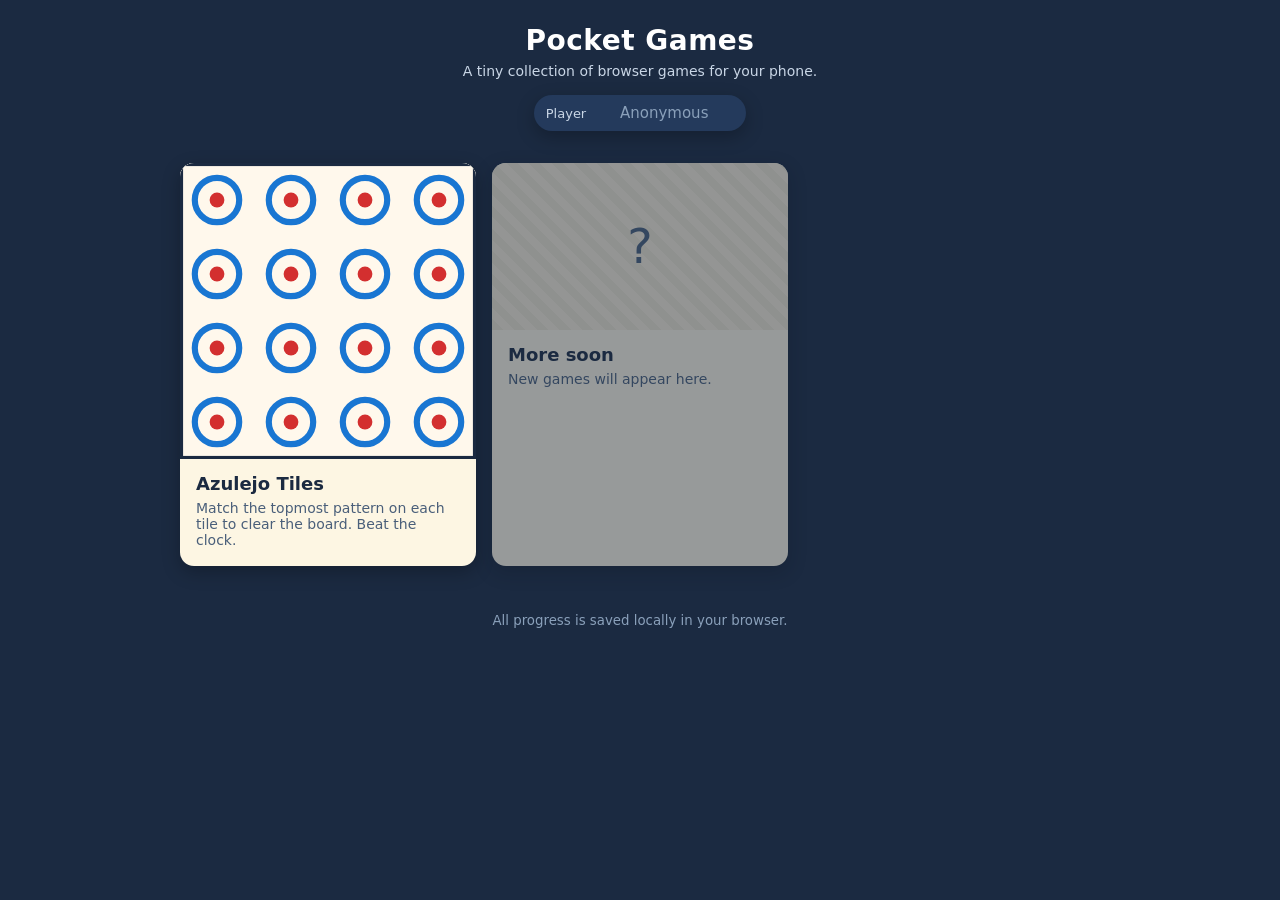
==== index.html @ 01f188e5 "Add Pocket Games static site with Azulejo Tiles - Mobile-first index page listing games with shared " ====
<!DOCTYPE html>
<html lang="en">
<head>
  <meta charset="UTF-8" />
  <meta name="viewport" content="width=device-width, initial-scale=1, viewport-fit=cover" />
  <meta name="theme-color" content="#1b2a41" />
  <title>Pocket Games</title>
  <link rel="stylesheet" href="./styles.css" />
</head>
<body>
  <header class="site-header">
    <h1>Pocket Games</h1>
    <p class="tagline">A tiny collection of browser games for your phone.</p>
    <div class="player-bar">
      <label for="player-name">Player</label>
      <input id="player-name" type="text" autocomplete="off" maxlength="20" placeholder="Anonymous" />
    </div>
  </header>

  <main class="game-grid">
    <a class="game-card" href="./games/tiles/">
      <div class="game-thumb" aria-hidden="true">
        <svg viewBox="0 0 120 120" xmlns="http://www.w3.org/2000/svg">
          <defs>
            <pattern id="thumb-grid" width="30" height="30" patternUnits="userSpaceOnUse">
              <rect width="30" height="30" fill="#fff8ec"/>
              <circle cx="15" cy="15" r="9" fill="none" stroke="#1976d2" stroke-width="2.5"/>
              <circle cx="15" cy="15" r="3" fill="#d32f2f"/>
            </pattern>
          </defs>
          <rect width="120" height="120" fill="url(#thumb-grid)"/>
          <rect x="0.5" y="0.5" width="119" height="119" fill="none" stroke="#1b2a41" stroke-width="1.5"/>
        </svg>
      </div>
      <div class="game-meta">
        <h2>Azulejo Tiles</h2>
        <p>Match the topmost pattern on each tile to clear the board. Beat the clock.</p>
      </div>
    </a>

    <div class="game-card coming-soon" aria-disabled="true">
      <div class="game-thumb placeholder" aria-hidden="true">?</div>
      <div class="game-meta">
        <h2>More soon</h2>
        <p>New games will appear here.</p>
      </div>
    </div>
  </main>

  <footer class="site-footer">
    <small>All progress is saved locally in your browser.</small>
  </footer>

  <script>
    // Shared: player name persisted across the site.
    const KEY = 'pocketgames.playerName';
    const input = document.getElementById('player-name');
    input.value = localStorage.getItem(KEY) || '';
    input.addEventListener('change', () => {
      localStorage.setItem(KEY, input.value.trim());
    });
    input.addEventListener('blur', () => {
      localStorage.setItem(KEY, input.value.trim());
    });
  </script>
</body>
</html>
---- styles.css ----
:root {
  --bg: #1b2a41;
  --bg-elev: #243a5c;
  --bg-card: #fdf6e3;
  --ink: #1b2a41;
  --ink-soft: #4a5f7a;
  --accent: #f6b352;
  --accent-strong: #e08a2b;
  --good: #2e7d32;
  --bad: #c0392b;
  --radius: 14px;
  --shadow: 0 6px 18px rgba(0, 0, 0, 0.25);
  --font: system-ui, -apple-system, "Segoe UI", Roboto, Helvetica, Arial, sans-serif;
}

* { box-sizing: border-box; }

html, body {
  margin: 0;
  padding: 0;
  background: var(--bg);
  color: #fff;
  font-family: var(--font);
  min-height: 100%;
  -webkit-text-size-adjust: 100%;
}

body {
  padding: env(safe-area-inset-top) env(safe-area-inset-right) env(safe-area-inset-bottom) env(safe-area-inset-left);
}

a { color: inherit; text-decoration: none; }

.site-header {
  padding: 24px 20px 12px;
  text-align: center;
}

.site-header h1 {
  margin: 0;
  font-size: 28px;
  letter-spacing: 0.5px;
}

.tagline {
  margin: 6px 0 16px;
  color: #c9d6e6;
  font-size: 14px;
}

.player-bar {
  display: inline-flex;
  align-items: center;
  gap: 8px;
  background: var(--bg-elev);
  padding: 8px 12px;
  border-radius: 999px;
  box-shadow: var(--shadow);
}

.player-bar label {
  font-size: 13px;
  color: #c9d6e6;
}

.player-bar input {
  background: transparent;
  border: none;
  color: #fff;
  font: inherit;
  font-size: 15px;
  outline: none;
  width: 140px;
  text-align: center;
}

.player-bar input::placeholder { color: #8aa0ba; }

.game-grid {
  display: grid;
  grid-template-columns: repeat(auto-fill, minmax(260px, 1fr));
  gap: 16px;
  padding: 20px;
  max-width: 960px;
  margin: 0 auto;
}

.game-card {
  display: flex;
  flex-direction: column;
  background: var(--bg-card);
  color: var(--ink);
  border-radius: var(--radius);
  overflow: hidden;
  box-shadow: var(--shadow);
  transition: transform 0.15s ease;
}

.game-card:active { transform: scale(0.98); }

.game-thumb {
  aspect-ratio: 16 / 9;
  background: #fff8ec;
  display: grid;
  place-items: center;
}

.game-thumb svg { width: 100%; height: 100%; display: block; }

.game-thumb.placeholder {
  font-size: 48px;
  color: var(--ink-soft);
  background: repeating-linear-gradient(45deg, #efe6cf, #efe6cf 8px, #f7eed8 8px, #f7eed8 16px);
}

.game-meta {
  padding: 14px 16px 18px;
}

.game-meta h2 { margin: 0 0 6px; font-size: 18px; }
.game-meta p { margin: 0; font-size: 14px; color: var(--ink-soft); }

.game-card.coming-soon { opacity: 0.55; }

.site-footer {
  text-align: center;
  padding: 24px 20px 36px;
  color: #8aa0ba;
}

@media (max-width: 480px) {
  .game-grid { grid-template-columns: 1fr; padding: 16px; }
  .site-header { padding: 18px 16px 8px; }
  .site-header h1 { font-size: 24px; }
}
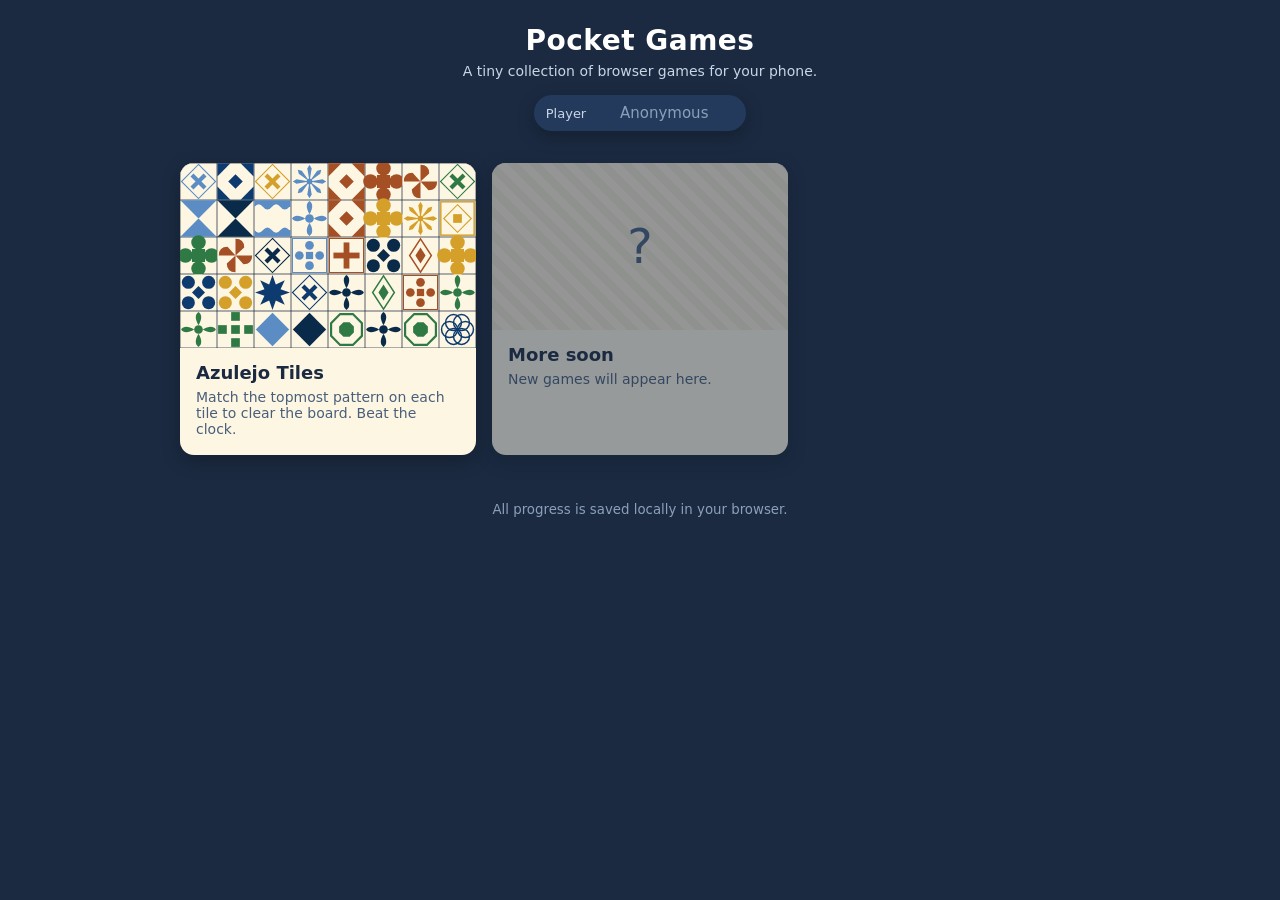
==== commit 3e1ae35e: "Render the index Tiles thumbnail from the live pattern catalog Replaces the static placeholder SVG w" ====
--- a/index.html
+++ b/index.html
@@ -19,19 +19,7 @@
 
   <main class="game-grid">
     <a class="game-card" href="./games/tiles/">
-      <div class="game-thumb" aria-hidden="true">
-        <svg viewBox="0 0 120 120" xmlns="http://www.w3.org/2000/svg">
-          <defs>
-            <pattern id="thumb-grid" width="30" height="30" patternUnits="userSpaceOnUse">
-              <rect width="30" height="30" fill="#fff8ec"/>
-              <circle cx="15" cy="15" r="9" fill="none" stroke="#1976d2" stroke-width="2.5"/>
-              <circle cx="15" cy="15" r="3" fill="#d32f2f"/>
-            </pattern>
-          </defs>
-          <rect width="120" height="120" fill="url(#thumb-grid)"/>
-          <rect x="0.5" y="0.5" width="119" height="119" fill="none" stroke="#1b2a41" stroke-width="1.5"/>
-        </svg>
-      </div>
+      <div class="game-thumb" id="thumb-tiles" aria-hidden="true"></div>
       <div class="game-meta">
         <h2>Azulejo Tiles</h2>
         <p>Match the topmost pattern on each tile to clear the board. Beat the clock.</p>
@@ -63,5 +51,37 @@
       localStorage.setItem(KEY, input.value.trim());
     });
   </script>
+
+  <script type="module">
+    // Tiles thumbnail: a mini board drawn from the same patterns & palette
+    // the actual game uses, so it always reflects the current catalogue.
+    import { PATTERN_POOL, COLOR_PALETTE } from './games/tiles/patterns.js';
+    const thumb = document.getElementById('thumb-tiles');
+    if (thumb) {
+      const COLS = 8, ROWS = 5;
+      const CELL = 100;
+      const GAP = 2;
+      const FACE = CELL - GAP;
+      const FACE_SCALE = FACE / CELL;
+      const W = COLS * CELL, H = ROWS * CELL;
+      const pick = (arr) => arr[Math.floor(Math.random() * arr.length)];
+      let svg = `<svg viewBox="0 0 ${W} ${H}" preserveAspectRatio="xMidYMid slice" xmlns="http://www.w3.org/2000/svg">`;
+      svg += `<rect width="${W}" height="${H}" fill="#1b2a41"/>`;
+      for (let r = 0; r < ROWS; r++) {
+        for (let c = 0; c < COLS; c++) {
+          const p = pick(PATTERN_POOL);
+          const col = pick(COLOR_PALETTE);
+          const tx = c * CELL + GAP / 2;
+          const ty = r * CELL + GAP / 2;
+          svg += `<g transform="translate(${tx} ${ty}) scale(${FACE_SCALE})">`
+              +    `<rect width="100" height="100" fill="#fdf6e3"/>`
+              +    p.render(col)
+              +  `</g>`;
+        }
+      }
+      svg += `</svg>`;
+      thumb.innerHTML = svg;
+    }
+  </script>
 </body>
 </html>
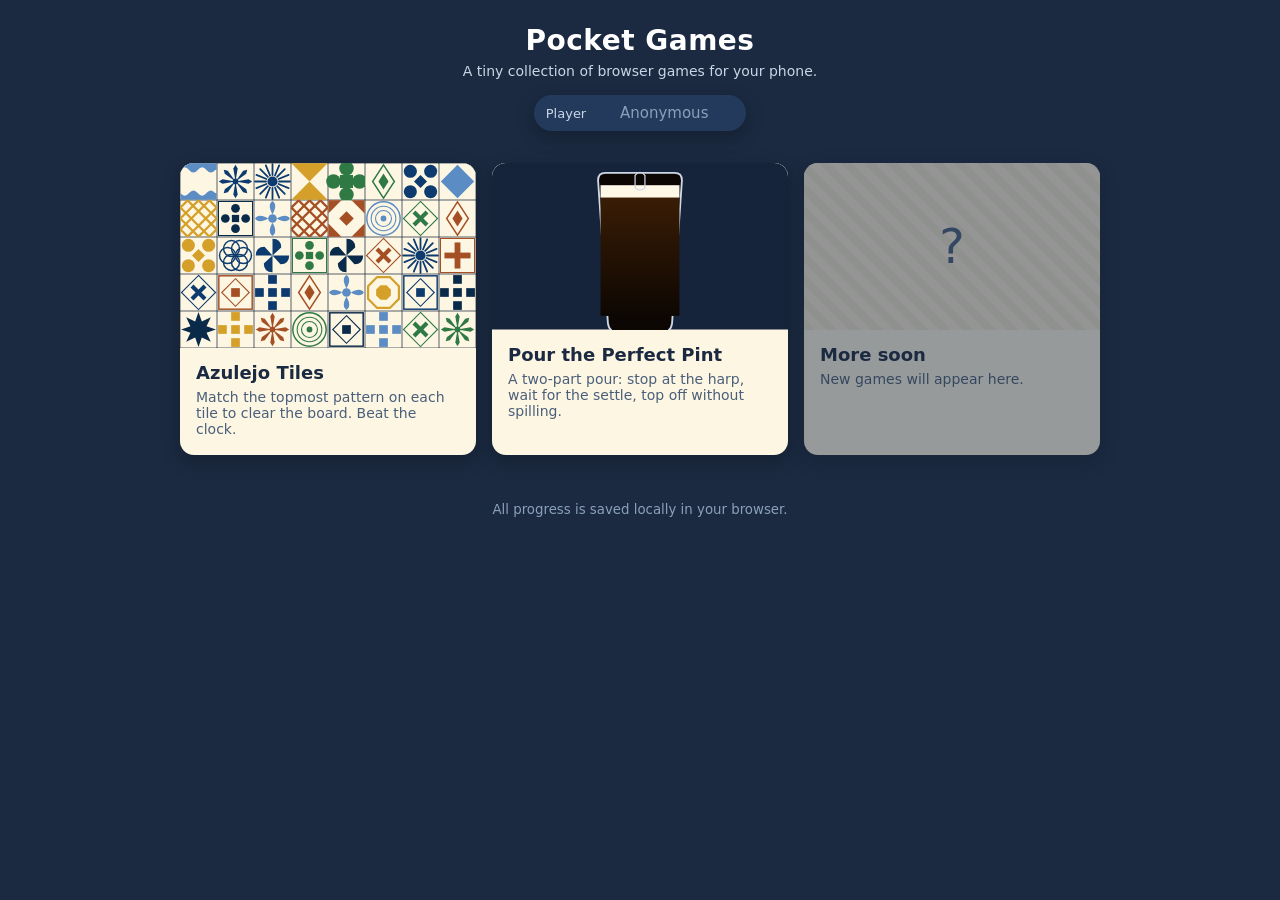
==== commit 22b04178: "Add 'Pour the Perfect Pint' game A two-part pour timing minigame: - Hold to pour the stout up to the" ====
--- a/index.html
+++ b/index.html
@@ -23,6 +23,31 @@
       <div class="game-meta">
         <h2>Azulejo Tiles</h2>
         <p>Match the topmost pattern on each tile to clear the board. Beat the clock.</p>
+      </div>
+    </a>
+
+    <a class="game-card" href="./games/pint/">
+      <div class="game-thumb pint-thumb" aria-hidden="true">
+        <svg viewBox="0 0 240 135" xmlns="http://www.w3.org/2000/svg" preserveAspectRatio="xMidYMid slice">
+          <defs>
+            <linearGradient id="thumb-stout" x1="0" y1="0" x2="0" y2="1">
+              <stop offset="0" stop-color="#3a1d05"/>
+              <stop offset="1" stop-color="#0d0703"/>
+            </linearGradient>
+          </defs>
+          <rect width="240" height="135" fill="#15243b"/>
+          <g transform="translate(86 12)">
+            <path d="M0 2 Q0 -4 6 -4 L62 -4 Q68 -4 68 2 L60 118 Q59 126 50 126 L18 126 Q9 126 8 118 Z"
+                  fill="#0d0703" stroke="#cfd8e6" stroke-width="1.5"/>
+            <rect x="2" y="14" width="64" height="98" fill="url(#thumb-stout)"/>
+            <rect x="2" y="6" width="64" height="10" fill="#fff8e7"/>
+            <path d="M30 -2 Q34 -7 38 -2 L38 8 Q34 12 30 8 Z" fill="none" stroke="#cfd8e6" stroke-width="1"/>
+          </g>
+        </svg>
+      </div>
+      <div class="game-meta">
+        <h2>Pour the Perfect Pint</h2>
+        <p>A two-part pour: stop at the harp, wait for the settle, top off without spilling.</p>
       </div>
     </a>
 
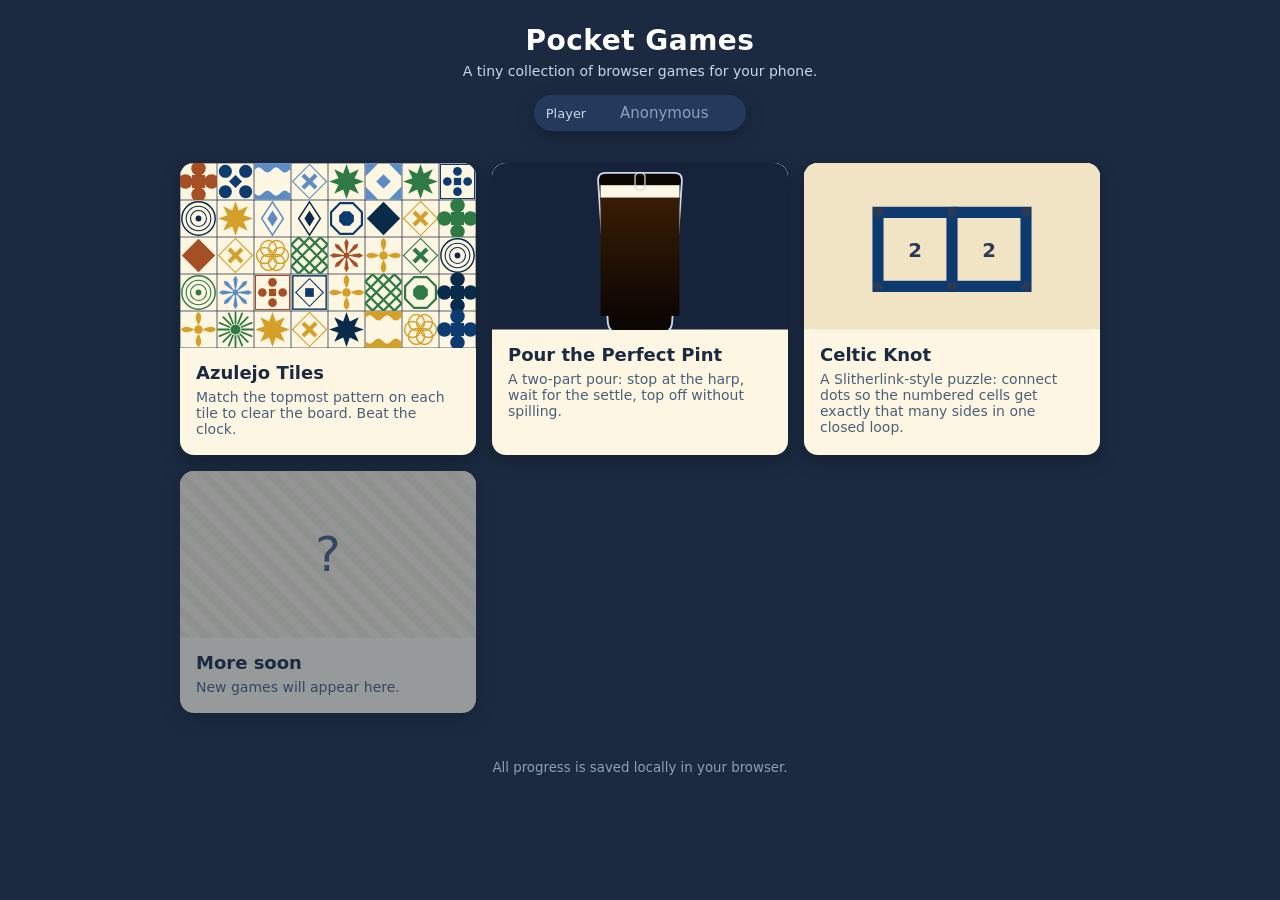
==== commit e11f1004: "Add 'Celtic Knot' Slitherlink-style puzzle Tap the segments between dots to toggle them; numbered ce" ====
--- a/index.html
+++ b/index.html
@@ -48,6 +48,35 @@
       <div class="game-meta">
         <h2>Pour the Perfect Pint</h2>
         <p>A two-part pour: stop at the harp, wait for the settle, top off without spilling.</p>
+      </div>
+    </a>
+
+    <a class="game-card" href="./games/knot/">
+      <div class="game-thumb knot-thumb" aria-hidden="true">
+        <svg viewBox="0 0 240 135" xmlns="http://www.w3.org/2000/svg" preserveAspectRatio="xMidYMid slice">
+          <rect width="240" height="135" fill="#f1e4c4"/>
+          <g stroke="#0d3b6f" stroke-width="9" stroke-linecap="round" fill="none">
+            <!-- A small knot motif: looping ribbons -->
+            <path d="M60 40 L120 40 L120 100 L60 100 Z"/>
+            <path d="M120 40 L180 40 L180 100 L120 100"/>
+          </g>
+          <g fill="#2b3a55">
+            <circle cx="60" cy="40" r="4"/>
+            <circle cx="120" cy="40" r="4"/>
+            <circle cx="180" cy="40" r="4"/>
+            <circle cx="60" cy="100" r="4"/>
+            <circle cx="120" cy="100" r="4"/>
+            <circle cx="180" cy="100" r="4"/>
+          </g>
+          <g font-family="system-ui, sans-serif" font-size="16" font-weight="700" fill="#2b3a55" text-anchor="middle">
+            <text x="90" y="76">2</text>
+            <text x="150" y="76">2</text>
+          </g>
+        </svg>
+      </div>
+      <div class="game-meta">
+        <h2>Celtic Knot</h2>
+        <p>A Slitherlink-style puzzle: connect dots so the numbered cells get exactly that many sides in one closed loop.</p>
       </div>
     </a>
 
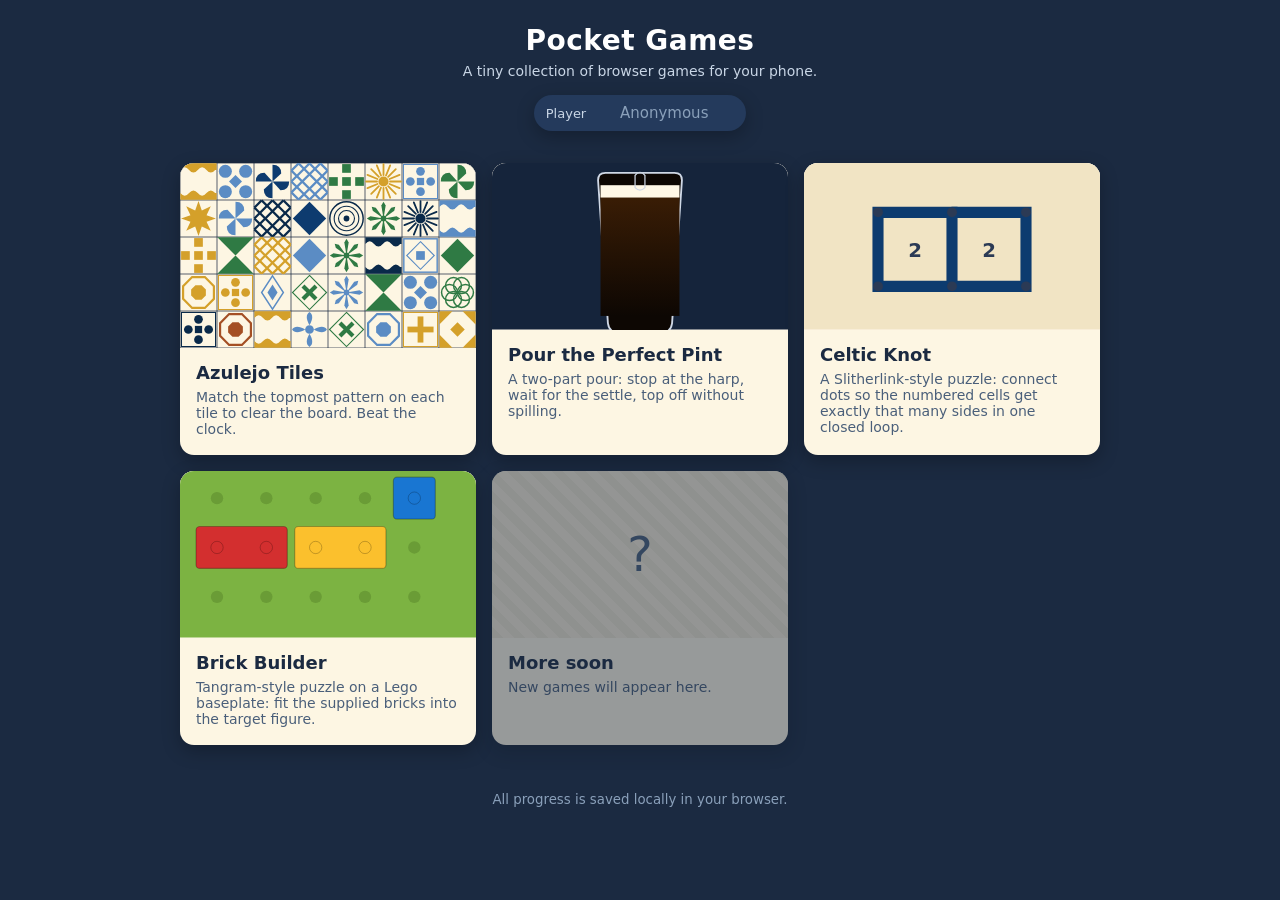
==== commit 9b38fcd2: "Add 'Brick Builder' — Danish-themed Lego tangram Top-down baseplate puzzle: each level shows a cream" ====
--- a/index.html
+++ b/index.html
@@ -80,6 +80,36 @@
       </div>
     </a>
 
+    <a class="game-card" href="./games/lego/">
+      <div class="game-thumb lego-thumb" aria-hidden="true">
+        <svg viewBox="0 0 240 135" xmlns="http://www.w3.org/2000/svg" preserveAspectRatio="xMidYMid slice">
+          <rect width="240" height="135" fill="#7cb342"/>
+          <!-- studs on the plate -->
+          <g fill="#6a9c36">
+            <!-- top row -->
+            <circle cx="30" cy="22" r="5"/><circle cx="70" cy="22" r="5"/><circle cx="110" cy="22" r="5"/><circle cx="150" cy="22" r="5"/><circle cx="190" cy="22" r="5"/>
+            <circle cx="30" cy="62" r="5"/><circle cx="70" cy="62" r="5"/><circle cx="110" cy="62" r="5"/><circle cx="150" cy="62" r="5"/><circle cx="190" cy="62" r="5"/>
+            <circle cx="30" cy="102" r="5"/><circle cx="70" cy="102" r="5"/><circle cx="110" cy="102" r="5"/><circle cx="150" cy="102" r="5"/><circle cx="190" cy="102" r="5"/>
+          </g>
+          <!-- a couple of placed bricks -->
+          <g>
+            <rect x="13" y="45" width="74" height="34" rx="3" fill="#d32f2f" stroke="rgba(0,0,0,0.25)"/>
+            <circle cx="30" cy="62" r="5" fill="#d32f2f" stroke="rgba(0,0,0,0.3)" stroke-width="0.6"/>
+            <circle cx="70" cy="62" r="5" fill="#d32f2f" stroke="rgba(0,0,0,0.3)" stroke-width="0.6"/>
+            <rect x="93" y="45" width="74" height="34" rx="3" fill="#fbc02d" stroke="rgba(0,0,0,0.25)"/>
+            <circle cx="110" cy="62" r="5" fill="#fbc02d" stroke="rgba(0,0,0,0.3)" stroke-width="0.6"/>
+            <circle cx="150" cy="62" r="5" fill="#fbc02d" stroke="rgba(0,0,0,0.3)" stroke-width="0.6"/>
+            <rect x="173" y="5" width="34" height="34" rx="3" fill="#1976d2" stroke="rgba(0,0,0,0.25)"/>
+            <circle cx="190" cy="22" r="5" fill="#1976d2" stroke="rgba(0,0,0,0.3)" stroke-width="0.6"/>
+          </g>
+        </svg>
+      </div>
+      <div class="game-meta">
+        <h2>Brick Builder</h2>
+        <p>Tangram-style puzzle on a Lego baseplate: fit the supplied bricks into the target figure.</p>
+      </div>
+    </a>
+
     <div class="game-card coming-soon" aria-disabled="true">
       <div class="game-thumb placeholder" aria-hidden="true">?</div>
       <div class="game-meta">
